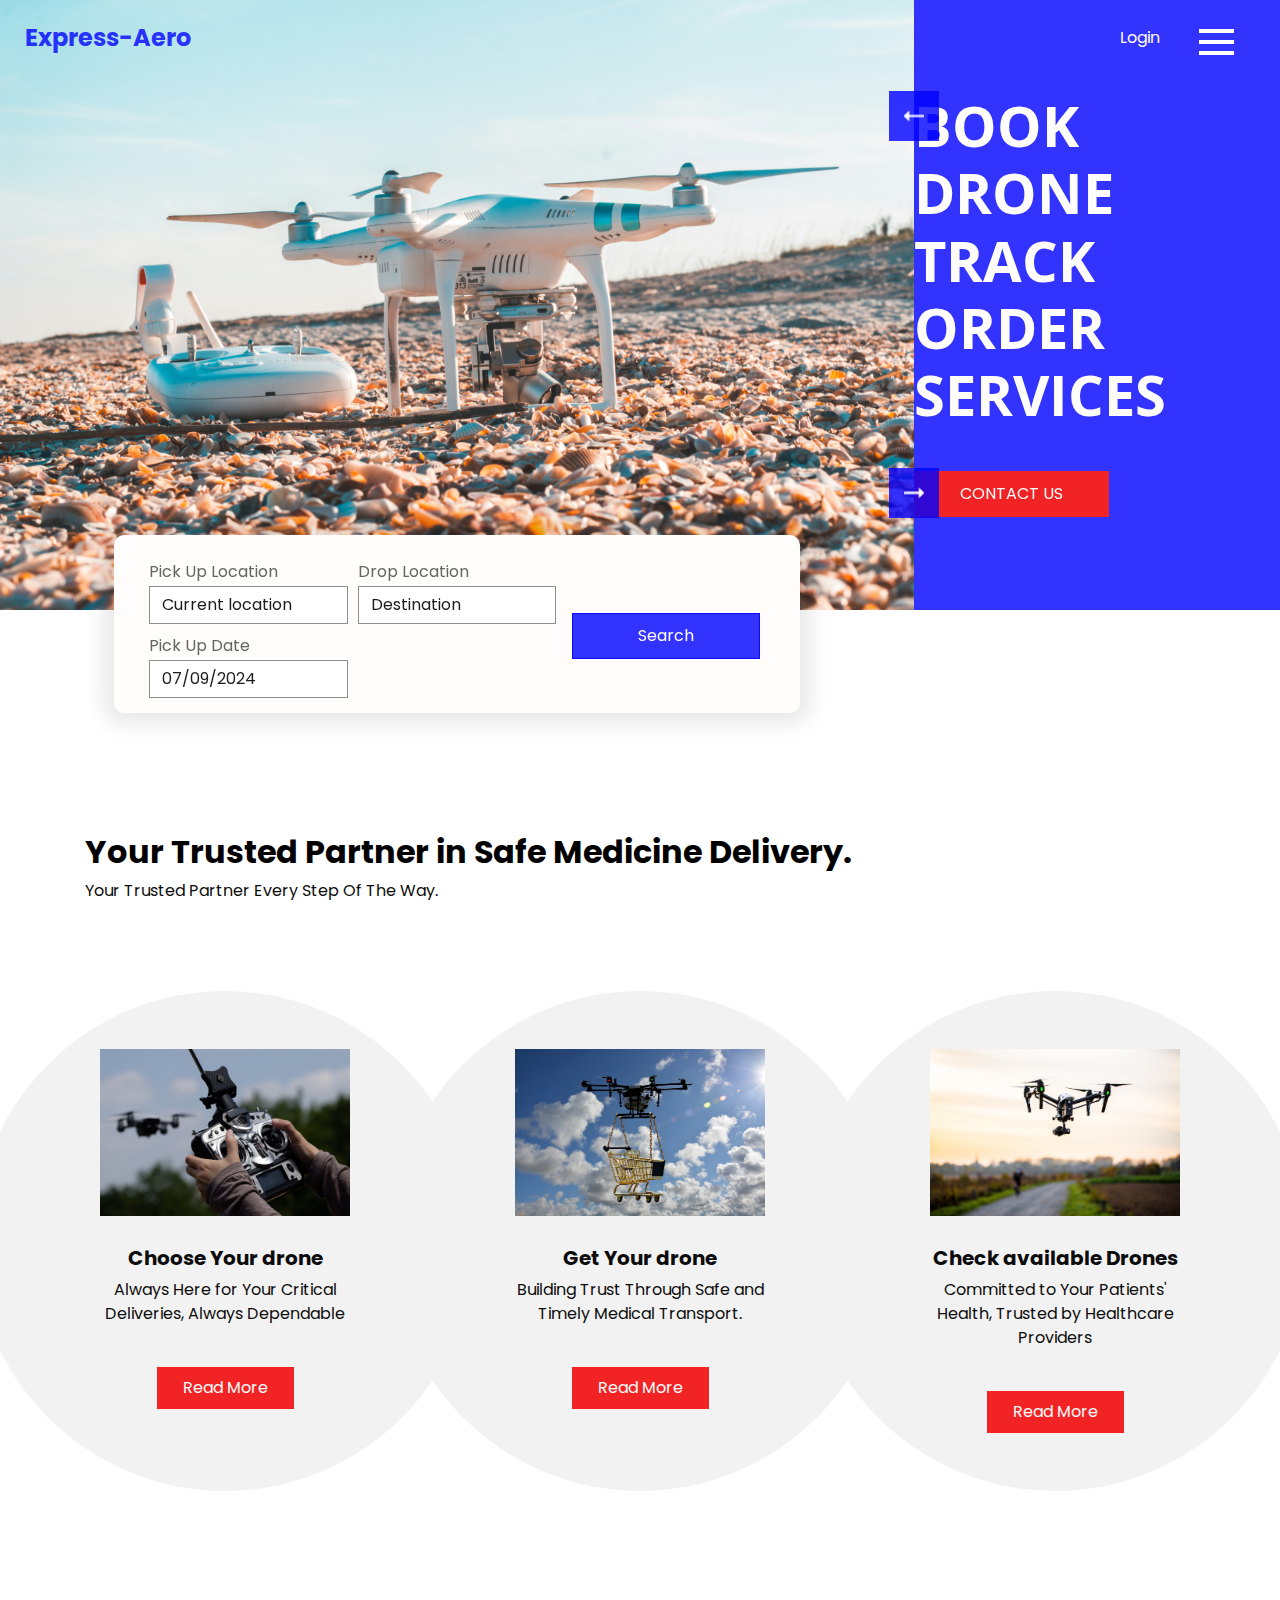
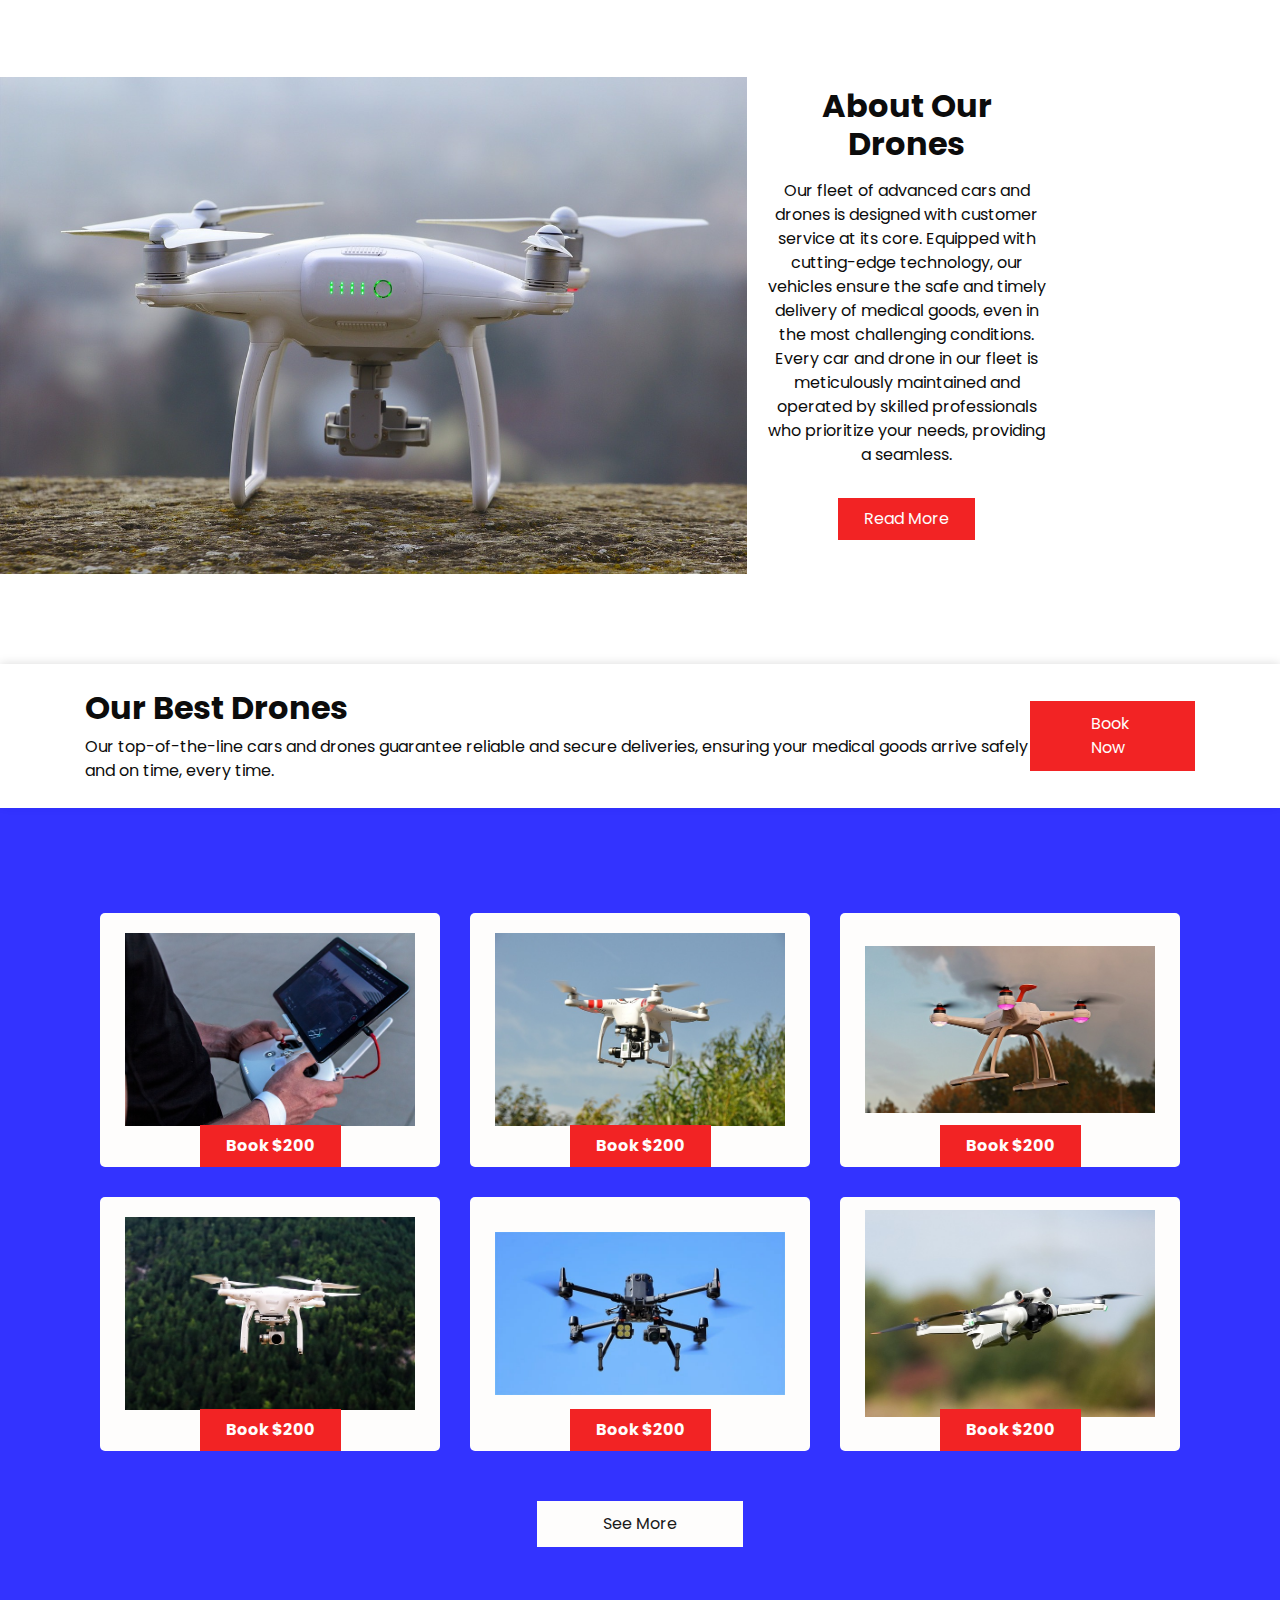
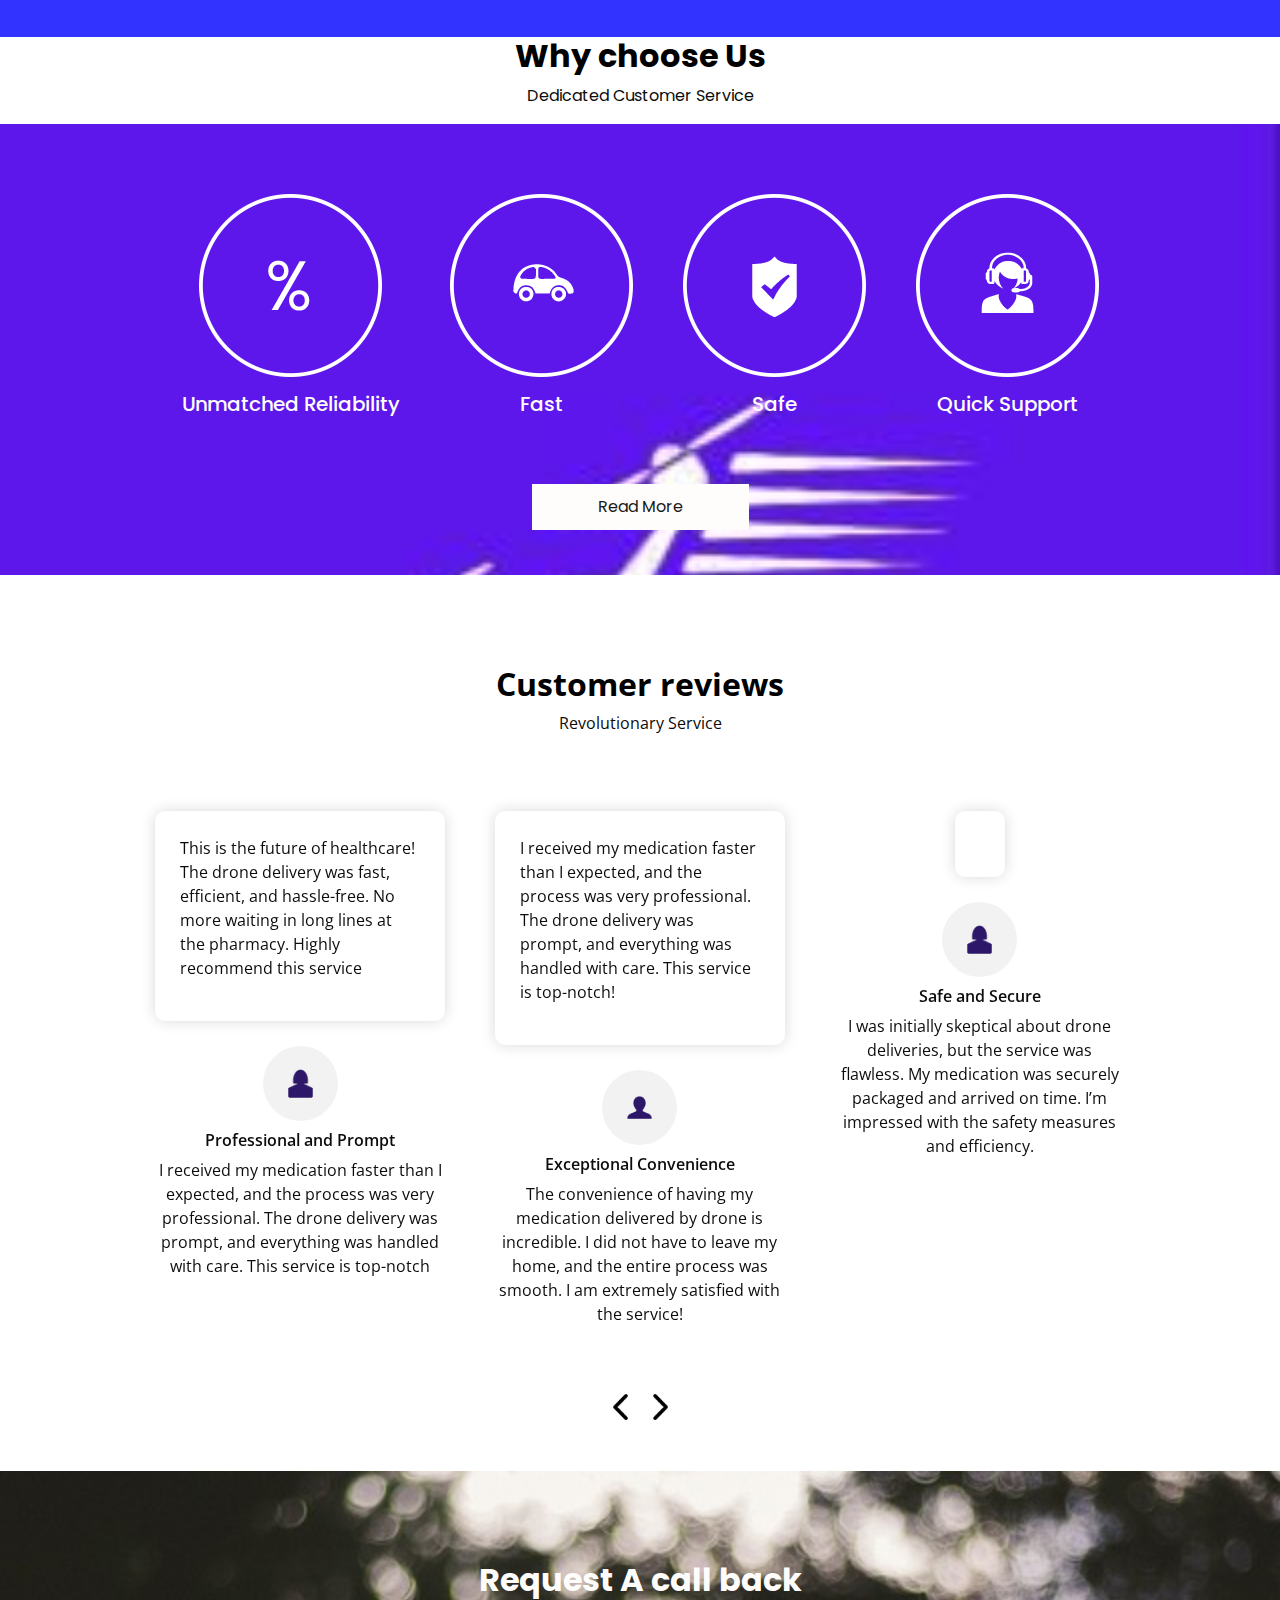
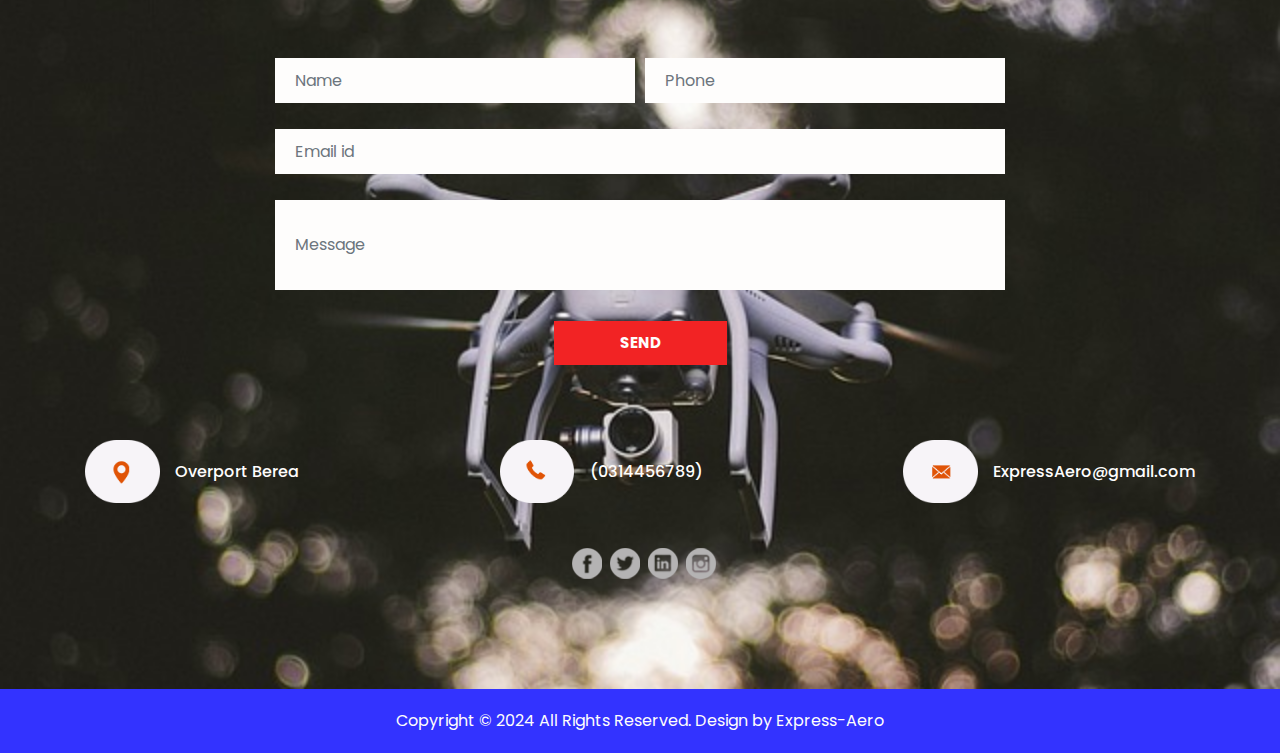
==== index.html @ 0d28bb19 "first commit" ====
<!DOCTYPE html>
<html>

<head>
  <!-- Basic -->
  <meta charset="utf-8" />
  <meta http-equiv="X-UA-Compatible" content="IE=edge" />
  <!-- Mobile Metas -->
  <meta name="viewport" content="width=device-width, initial-scale=1, shrink-to-fit=no" />
  <!-- Site Metas -->
  <meta name="keywords" content="" />
  <meta name="description" content="" />
  <meta name="author" content="" />

  <title>Express-Aero</title>

  <!-- slider stylesheet -->
  <link rel="stylesheet" type="text/css" href="https://cdnjs.cloudflare.com/ajax/libs/OwlCarousel2/2.3.4/assets/owl.carousel.min.css" />

  <!-- bootstrap core css -->
  <link rel="stylesheet" type="text/css" href="css/bootstrap.css" />

  <!-- fonts style -->
  <link href="https://fonts.googleapis.com/css?family=Open+Sans:400,700|Poppins:400,600,700&display=swap" rel="stylesheet">

  <!-- Custom styles for this template -->
  <link href="css/style.css" rel="stylesheet" />
  <!-- responsive style -->
  <link href="css/responsive.css" rel="stylesheet" />
</head>

<body>
  <div class="hero_area">
    <!-- header section strats -->
    <header class="header_section">
      <div class="container-fluid">
        <nav class="navbar navbar-expand-lg custom_nav-container">
          <a class="navbar-brand" href="index.html">
            <span>
              Express-Aero
            </span>
          </a>

          <div class="navbar-collapse" id="">
            <div class="user_option">
              <a href="">
                Login
              </a>
            </div>
            <div class="custom_menu-btn">
              <button onclick="openNav()">
                <span class="s-1"> </span>
                <span class="s-2"> </span>
                <span class="s-3"> </span>
              </button>
            </div>
            <div id="myNav" class="overlay">
              <div class="overlay-content">
                <a href="index.html">Home</a>
                <a href="about.html">About</a>
                <a href="car.html">Drones</a>
                <a href="contact.html">Contact Us</a>
                <a href="#">Login</a>
              </div>
            </div>
          </div>
        </nav>
      </div>
    </header>
    <!-- end header section -->
    <!-- slider section -->
    <section class=" slider_section position-relative">
      <div class="slider_container">
        <div class="img-box">
          <img src="images/home-img.jpg" alt="">
        </div>
        <div class="detail_container">
          <div id="carouselExampleControls" class="carousel slide" data-ride="carousel">
            <div class="carousel-inner">
              <div class="carousel-item active">
                <div class="detail-box">
                  <h1>
                    Book drone <br>
                    Track Order <br>
                    Services
                  </h1>
                  <a href="">
                    Contact Us
                  </a>
                </div>
              </div>
              <div class="carousel-item">
                <div class="detail-box">
                  <h1>
                    Book Drone <br>
                    Track Order <br>
                    Services
                  </h1>
                  <a href="">
                    Contact Us
                  </a>
                </div>
              </div>
              <div class="carousel-item">
                <div class="detail-box">
                  <h1>
                    Book Drone<br>
                    Track Order<br>
                    Services
                  </h1>
                  <a href="">
                    Contact Us
                  </a>
                </div>
              </div>
            </div>
            <a class="carousel-control-prev" href="#carouselExampleControls" role="button" data-slide="prev">
              <span class="sr-only">Previous</span>
            </a>
            <a class="carousel-control-next" href="#carouselExampleControls" role="button" data-slide="next">
              <span class="sr-only">Next</span>
            </a>
          </div>

        </div>
      </div>
    </section>
    <!-- end slider section -->
  </div>
  <!-- book section -->
  <section class="book_section">
    <div class="form_container">
      <form action="">
        <div class="form-row">
          <div class="col-lg-8">
            <div class="form-row">
              <div class="col-md-6">
                <label for="parkingName">Pick Up Location</label>
                <input type="text" class="form-control" placeholder="Current location">
              </div>
              <div class="col-md-6">
                <label for="parkingNumber">Drop Location</label>
                <input type="text" class="form-control" placeholder="Destination">
              </div>
            </div>
            <div class="form-row">
              <div class="col-md-6">
                <label for="parkingName">Pick Up Date</label>
                <input type="text" class="form-control" placeholder="07/09/2024">
              </div>
            </div>
          </div>
          <div class="col-lg-4">
            <div class="btn-container">
              <button type="submit" class="">
                Search
              </button>
            </div>
          </div>
        </div>

      </form>
    </div>
    <div class="img-box">
      <img src="" alt="">
    </div>
  </section>

  <!-- end book section -->

  <!-- drone section -->

  <section class="car_section layout_padding2-top layout_padding-bottom">
    <div class="container">
      <div class="heading_container">
        <h2>
          Your Trusted Partner in Safe Medicine Delivery.
        </h2>
        <p>
          Your Trusted Partner Every Step Of The Way.
        </p>
      </div>
      <div class="car_container">
        <div class="box">
          <div class="img-box">
            <img src="images/drone-1.jpg" alt="">
          </div>
          <div class="detail-box">
            <h5>
              Choose Your drone
            </h5>
            <p>
              Always Here for Your Critical Deliveries, Always Dependable
            </p>
            <a href="">
              Read More
            </a>
          </div>
        </div>
        <div class="box">
          <div class="img-box">
            <img src="images/drone-2.jpg" alt="">
          </div>
          <div class="detail-box">
            <h5>
              Get Your drone
            </h5>
            <p>
              Building Trust Through Safe and Timely Medical Transport.
            </p>
            <a href="">
              Read More
            </a>
          </div>
        </div>
        <div class="box">
          <div class="img-box">
            <img src="images/drone-3.jpg" alt="">
          </div>
          <div class="detail-box">
            <h5>
              Check available Drones
            </h5>
            <p>
              Committed to Your Patients' Health, Trusted by Healthcare Providers
            </p>
            <a href="">
              Read More
            </a>
          </div>
        </div>
      </div>
    </div>
  </section>

  <!-- end drone section -->

  <!-- about section -->

  <section class="about_section layout_padding-bottom">
    <div class="container-fluid">
      <div class="row">
        <div class="col-md-7 px-0">
          <div class="img-box">
         <br>   <img src="images/drone-4.jpg" alt="">
          </div>
        </div>
        <div class="col-md-4 col-lg-3">
          <div class="detail-box">
            <h2>
              About Our Drones
            </h2>
            <p>
              Our fleet of advanced cars and drones is designed with customer service at its core. Equipped with cutting-edge technology, our vehicles ensure the safe and timely delivery of medical goods,
              even in the most challenging conditions. Every car and drone in our fleet is meticulously maintained and operated by skilled professionals who prioritize your needs, providing a seamless.
            </p>
            <a href="">
              Read More
            </a>
          </div>
        </div>
      </div>
    </div>
  </section>

  <!-- end about section -->


  <!-- best section -->

  <section class="best_section">
    <div class="container">
      <div class="book_now">
        <div class="detail-box">
          <h2>
            Our Best Drones
          </h2>
          <p>
            Our top-of-the-line cars and drones guarantee reliable and secure deliveries, ensuring your medical goods arrive safely and on time, every time.
          </p>
        </div>
        <div class="btn-box">
          <a href="">
            Book Now
          </a>
        </div>
      </div>
    </div>
  </section>

  <!-- end best section -->

  <!-- book section -->

  <section class="rent_section layout_padding">
    <div class="container">
      <div class="rent_container">
        <div class="box">
          <div class="img-box">
            <img src="images/drone-5.jpg" alt="">
          </div>
          <div class="price">
            <a href="">
              Book $200
            </a>
          </div>
        </div>
        <div class="box">
          <div class="img-box">
            <img src="images/drone-6.jpg" alt="">
          </div>
          <div class="price">
            <a href="">
              Book $200
            </a>
          </div>
        </div>
        <div class="box">
          <div class="img-box">
            <img src="images/drone-7.jpg" alt="">
          </div>
          <div class="price">
            <a href="">
              Book $200
            </a>
          </div>
        </div>
        <div class="box">
          <div class="img-box">
            <img src="images/drone-8.jpg" alt="">
          </div>
          <div class="price">
            <a href="">
              Book $200
            </a>
          </div>
        </div>
        <div class="box">
          <div class="img-box">
            <img src="images/drone-9.jpg" alt="">
          </div>
          <div class="price">
            <a href="">
              Book $200
            </a>
          </div>
        </div>
        <div class="box">
          <div class="img-box">
            <img src="images/drone-10.jpg" alt="">
          </div>
          <div class="price">
            <a href="">
              Book $200
            </a>
          </div>
        </div>
      </div>
      <div class="btn-box">
        <a href="">
          See More
        </a>
      </div>
    </div>
  </section>


  <!-- end book section -->

  <!-- blog section -->

  
  <!-- end blog section -->

  <!-- us section -->

  <section class="us_section">
    <div class="container">
      <div class="heading_container">
        <h2>
          Why choose Us
        </h2>
        <p>
          Dedicated Customer Service
        </p>
      </div>
    </div>
    <div class="us_container layout_padding2">
      <div class="content_box">
        <div class="box">
          <div class="img-box">
            <img src="images/u-1.png" alt="">
          </div>
          <div class="detail-box">
            <h5>
              Unmatched Reliability
            </h5>
          </div>
        </div>
        <div class="box">
          <div class="img-box">
            <img src="images/u-2.png" alt="">
          </div>
          <div class="detail-box">
            <h5>
              Fast
            </h5>
          </div>
        </div>
        <div class="box">
          <div class="img-box">
            <img src="images/u-3.png" alt="">
          </div>
          <div class="detail-box">
            <h5>
              Safe 
            </h5>
          </div>
        </div>
        <div class="box">
          <div class="img-box">
            <img src="images/u-4.png" alt="">
          </div>
          <div class="detail-box">
            <h5>
              Quick Support
            </h5>
          </div>
        </div>
      </div>
      <div class="btn-box">
        <a href="">
          Read More
        </a>
      </div>
    </div>
  </section>

  <!-- end us section -->

  <!-- client section -->

  <section class="client_section layout_padding">
    <div class="container">
      <div class="heading_container">
        <h2>
          Customer reviews
        </h2>
        <p>
          Revolutionary Service
        </p>
      </div>
      <div class="layout_padding2-top">
        <div class="carousel-wrap ">
          <div class="owl-carousel">
            <div class="item">
              <div class="box">
                <div class="detail-box">
                  <p>
                    This is the future of healthcare! The drone delivery was fast, efficient, and hassle-free. No more waiting in long lines at the pharmacy. Highly recommend this service
                  </p>
                </div>
                <div class="client_id">
                  <div class="img-box">
                    <img src="images/client-1.png" alt="" class="img-1">
                    <img src="images/client-1-white.png" alt="" class="img-2">
                  </div>
                  <div class="name">
                    <h6>
                      Professional and Prompt
                    </h6>
                    <p>
                      I received my medication faster than I expected, and the process was very professional. The drone delivery was prompt, and everything was handled with care. This service is top-notch
                    </p>
                  </div>
                </div>
              </div>
            </div>
            <div class="item">
              <div class="box">
                <div class="detail-box">
                  <p>
                    I received my medication faster than I expected, and the process was very professional. The drone delivery was prompt, and everything was handled with care. This service is top-notch!
                  </p>
                </div>
                <div class="client_id">
                  <div class="img-box">
                    <img src="images/client-2.png" alt="" class="img-1">
                    <img src="images/client-2-white.png" alt="" class="img-2">
                  </div>
                  <div class="name">
                    <h6>
                      Exceptional Convenience
                    </h6>
                    <p>
                      The convenience of having my medication delivered by drone is incredible. I did not have to leave my home, and the entire process was smooth. I am extremely satisfied with the service!
                    </p>
                  </div>
                </div>
              </div>
            </div>
            <div class="item">
              <div class="box">
                <div class="detail-box">
                  <p>
                    
                  </p>
                </div>
                <div class="client_id">
                  <div class="img-box">
                    <img src="images/client-1.png" alt="" class="img-1">
                    <img src="images/client-1-white.png" alt="" class="img-2">
                  </div>
                  <div class="name">
                    <h6>
                      Safe and Secure
                    </h6>
                    <p>
                      I was initially skeptical about drone deliveries, but the service was flawless. My medication was securely packaged and arrived on time. I’m impressed with the safety measures and efficiency.
                    </p>
                  </div>
                </div>
              </div>
            </div>
            <div class="item">
              <div class="box">
                <div class="detail-box">
                  <p>

                  </p>
                    
                </div>
                <div class="client_id">
                  <div class="img-box">
                    <img src="images/client-1.png" alt="" class="img-1">
                    <img src="images/client-1-white.png" alt="" class="img-2">
                  </div>
                  <div class="name">
                    <h6>
                      Lifesaver in Emergencies
                    </h6>
                    <p>
                      This drone delivery service is a lifesaver! I needed urgent medication, and it was delivered within minutes. The convenience and speed are unmatched. Thank you for making healthcare more accessible!
                    </p>
                  </div>
                </div>
              </div>
            </div>
          </div>
        </div>
      </div>

    </div>
  </section>

  <!-- end client section -->

  <!-- contact section -->

  <section class="contact_section layout_padding">
    <div class="container">
      <div class="heading_container">
        <h2>
          Request A call back
        </h2>
      </div>
      <div class="row">
        <div class="col-md-8 mx-auto">
          <div class="form_container">
            <form>
              <div class="form-row">
                <div class="form-group col-md-6">
                  <input type="text" class="form-control" id="inputName4" placeholder="Name ">
                </div>
                <div class="form-group col-md-6">
                  <input type="text" class="form-control" id="inputSubject4" placeholder="Phone">
                </div>
              </div>
              <div class="form-row">
                <div class="form-group col">
                  <input type="email" class="form-control" id="inputEmail4" placeholder="Email id">
                </div>
              </div>
              <div class="form-group">
                <input type="text" class="form-control" id="inputMessage" placeholder="Message">
              </div>
              <div class="d-flex justify-content-center">
                <button type="submit" class="">Send</button>
              </div>
            </form>
          </div>
        </div>
      </div>
      <div class="contact_items">

        <a href="">
          <div class="img-box">
            <img src="images/location.png" alt="">
          </div>
          <h6>
            Overport Berea
          </h6>
        </a>
        <a href="">
          <div class="img-box">
            <img src="images/call.png" alt="">
          </div>
          <h6>          
            (0314456789)
          </h6>
        </a>
        <a href="">
          <div class="img-box">
            <img src="images/mail.png" alt="">
          </div>
          <h6>
            ExpressAero@gmail.com
          </h6>
        </a>

      </div>
      <div class="social_container">
        <div class="social-box">
          <div>
            <a href="">
              <img src="images/fb.png" alt="">
            </a>
          </div>
          <div>
            <a href="">
              <img src="images/twitter.png" alt="">
            </a>
          </div>
          <div>
            <a href="">
              <img src="images/linkedin.png" alt="">
            </a>
          </div>
          <div>
            <a href="">
              <img src="images/insta.png" alt="">
            </a>
          </div>
        </div>
      </div>
    </div>
  </section>

  <!-- end contact section -->

  <!-- map section -->

 


  <!-- end map section -->

  <!-- footer section -->
  <footer class="container-fluid footer_section">
    <p>
      Copyright &copy; 2024 All Rights Reserved. Design by
      <a href=""></a><a href="">Express-Aero</a>
    </p>
  </footer>
  <!-- footer section -->

  <script src="js/jquery-3.4.1.min.js"></script>
  <script src="js/bootstrap.js"></script>
  <script src="https://cdnjs.cloudflare.com/ajax/libs/OwlCarousel2/2.3.4/owl.carousel.min.js">
  </script>
  <script src="js/custom.js"></script>


</body>

</html>
---- css/style.css ----
body {
  font-family: "Poppins",
 sans-serif;
  color: #0c0c0c;
  background-color: #ffffff;
}

.layout_padding {
  padding-top: 90px;
  padding-bottom: 90px;
}

.layout_padding2 {
  padding-top: 45px;
  padding-bottom: 45px;
}

.layout_padding2-top {
  padding-top: 45px;
}

.layout_padding2-bottom {
  padding-bottom: 45px;
}

.layout_padding-top {
  padding-top: 90px;
}

.layout_padding-bottom {
  padding-bottom: 90px;
}

.heading_container {
  display: -webkit-box;
  display: -ms-flexbox;
  display: flex;
  -webkit-box-orient: vertical;
  -webkit-box-direction: normal;
      -ms-flex-direction: column;
          flex-direction: column;
  -webkit-box-align: start;
      -ms-flex-align: start;
          align-items: flex-start;
}

.heading_container h2 {
  font-weight: bold;
  color: #000000;
  position: relative;
}

/*header section*/
.hero_area {
  position: relative;
}

.sub_page .header_section {
  position: unset;
  background: -webkit-gradient(linear, left top, right top, color-stop(75%, transparent), color-stop(75%, #0000ffcc));
  background: linear-gradient(to right, transparent 75%, #0000ffcc 75%);
}

.header_section {
  position: absolute;
  width: 100%;
  top: 0;
  left: 0;
}

.header_section .container-fluid {
  padding-right: 25px;
  padding-left: 25px;
}

.header_section .nav_container {
  margin: 0 auto;
}

.custom_nav-container.navbar-expand-lg .navbar-nav .nav-link img {
  width: 22px;
  margin-right: 15px;
}

.custom_nav-container.navbar-expand-lg .navbar-nav .nav-link {
  padding: 0px 25px;
  color: #fefeff;
  text-align: center;
  font-family: "Roboto",
 sans-serif;
}

.custom_menu-btn {
  z-index: 9;
  position: absolute;
  right: 15px;
  top: 14px;
}

.custom_menu-btn button {
  margin-top: 7px;
  outline: none;
  border: none;
  background-color: transparent;
}

.custom_menu-btn span {
  display: block;
  width: 35px;
  height: 4px;
  background-color: #fff;
  margin: 7px 0;
  -webkit-transition: all 0.3s;
  transition: all 0.3s;
}

.custom_menu-btn .custom_menu-btn .s-2 {
  -webkit-transition: all 0.1s;
  transition: all 0.1s;
}

.menu_btn-style button {
  position: fixed;
  right: 29px;
  top: 14px;
}

.menu_btn-style button .s-1 {
  -webkit-transform: rotate(45deg) translateY(16px);
          transform: rotate(45deg) translateY(16px);
}

.menu_btn-style button .s-2 {
  -webkit-transform: translateX(100px);
          transform: translateX(100px);
}

.menu_btn-style button .s-3 {
  -webkit-transform: rotate(-45deg) translateY(-16px);
          transform: rotate(-45deg) translateY(-16px);
}

.overlay {
  height: 100%;
  width: 0;
  position: fixed;
  z-index: 1;
  top: 0;
  left: 0;
  background-color: #0000ffcc;
  overflow-x: hidden;
  -webkit-transition: 0.5s;
  transition: 0.5s;
}

.overlay .closebtn {
  position: absolute;
  top: 0;
  right: 30px;
  font-size: 60px;
}

.overlay a {
  padding: 2px 0px;
  text-decoration: none;
  font-size: 22px;
  color: #f1f1f1;
  display: block;
  -webkit-transition: 0.3s;
  transition: 0.3s;
  text-transform: uppercase;
}

.overlay-content {
  position: relative;
  top: 25%;
  width: 100%;
  text-align: center;
  margin-top: 30px;
}

.menu_width {
  width: 100%;
}

a,
a:hover,
a:focus {
  text-decoration: none;
}

a:hover,
a:focus {
  color: initial;
}

.btn,
.btn:focus {
  outline: none !important;
  -webkit-box-shadow: none;
          box-shadow: none;
}

.custom_nav-container .nav_search-btn {
  background-image: url(../images/search-icon.png);
  background-size: 18px;
  background-repeat: no-repeat;
  width: 35px;
  height: 35px;
  padding: 0;
  border: none;
  margin: 0 40px 0 15px;
  background-position: center;
}

.navbar-brand {
  display: -webkit-box;
  display: -ms-flexbox;
  display: flex;
  -webkit-box-align: center;
      -ms-flex-align: center;
          align-items: center;
}

.navbar-brand span {
  font-size: 24px;
  font-weight: 700;
  color: #0000ffcc;
}

.custom_nav-container {
  z-index: 99999;
  padding: 15px 0;
}

.custom_nav-container .navbar-toggler {
  outline: none;
}

.custom_nav-container .navbar-toggler .navbar-toggler-icon {
  background-image: url(../images/menu.png);
  background-size: 55px;
}

.user_option {
  margin-left: auto;
  margin-right: 95px;
}

.user_option a {
  color: #fefdfc;
  font-size: 16px;
}

/*end header section*/
.slider_section .carousel {
  position: unset;
}

.slider_section .slider_container {
  display: -webkit-box;
  display: -ms-flexbox;
  display: flex;
}

.slider_section .slider_container .img-box {
  -webkit-box-flex: 2.5;
      -ms-flex: 2.5;
          flex: 2.5;
}

.slider_section .slider_container .img-box img {
  width: 100%;
}

.slider_section .slider_container .detail_container {
  position: relative;
  -webkit-box-flex: 1;
      -ms-flex: 1;
          flex: 1;
  background-color: #0000ffcc;
  display: -webkit-box;
  display: -ms-flexbox;
  display: flex;
  -webkit-box-align: center;
      -ms-flex-align: center;
          align-items: center;
  -webkit-box-pack: center;
      -ms-flex-pack: center;
          justify-content: center;
}

.slider_section .slider_container .detail_container #carouselExampleControls {
  width: 100%;
}

.slider_section .slider_container .detail_container .detail-box {
  width: -webkit-fit-content;
  width: -moz-fit-content;
  width: fit-content;
  margin: auto;
}

.slider_section .slider_container .detail_container .detail-box h1 {
  font-family: "Open Sans",
 sans-serif;
  text-transform: uppercase;
  font-weight: bold;
  color: #fefdfc;
  font-size: 3.5rem;
}

.slider_section .slider_container .detail_container .detail-box a {
  display: inline-block;
  padding: 10px 45px;
  background-color: #f22324;
  color: #fefdfc;
  border-radius: 0;
  border: 1px solid #f22324;
  text-transform: uppercase;
  margin-top: 35px;
}

.slider_section .slider_container .detail_container .detail-box a:hover {
  background-color: transparent;
  color: #f22324;
}

.slider_section .carousel-control-prev,
.slider_section .carousel-control-next {
  width: 50px;
  height: 50px;
  left: 0;
  opacity: 1;
  -webkit-transform: translateX(-50%);
          transform: translateX(-50%);
  background-repeat: no-repeat;
  background-color: #0000ffcc;
  background-size: 20px;
  background-position: center;
}

.slider_section .carousel-control-prev {
  top: 15%;
  background-image: url(../images/prev.png);
}

.slider_section .carousel-control-next {
  top: initial;
  bottom: 15%;
  background-image: url(../images/next.png);
}

.book_section {
  display: -webkit-box;
  display: -ms-flexbox;
  display: flex;
  -webkit-transform: translateY(-75px);
          transform: translateY(-75px);
}

.book_section .form_container {
  -webkit-box-flex: 2.5;
      -ms-flex: 2.5;
          flex: 2.5;
  display: -webkit-box;
  display: -ms-flexbox;
  display: flex;
  -webkit-box-pack: center;
      -ms-flex-pack: center;
          justify-content: center;
}

.book_section .img-box {
  -webkit-box-flex: 1;
      -ms-flex: 1;
          flex: 1;
  margin-top: 45px;
}

.book_section .img-box img {
  width: 100%;
}

.book_section form {
  width: 75%;
  padding: 15px 35px;
  background-color: #fefdfc;
  -webkit-box-shadow: 0px 0px 20px 11px rgba(0, 0, 0, 0.09);
  box-shadow: 0px 0px 20px 11px rgba(0, 0, 0, 0.09);
  border-radius: 10px;
}

.book_section form label {
  color: #656565;
  margin-bottom: 2px;
  margin-top: 10px;
}

.book_section form .form-control {
  outline: none;
  -webkit-box-shadow: none;
          box-shadow: none;
  border-radius: 0;
  border: 1px solid #8e8e8e;
  color: #000000;
}

.book_section form .form-control::-webkit-input-placeholder {
  color: #1d1c1c;
}

.book_section form .form-control:-ms-input-placeholder {
  color: #1d1c1c;
}

.book_section form .form-control::-ms-input-placeholder {
  color: #1d1c1c;
}

.book_section form .form-control::placeholder {
  color: #1d1c1c;
}

.book_section form .btn-container {
  height: 100%;
  display: -webkit-box;
  display: -ms-flexbox;
  display: flex;
  -webkit-box-pack: center;
      -ms-flex-pack: center;
          justify-content: center;
  -webkit-box-align: center;
      -ms-flex-align: center;
          align-items: center;
}

.book_section form .btn-container button {
  display: inline-block;
  padding: 10px 65px;
  background-color: #0000ffcc;
  color: #fefdfc;
  border-radius: 0;
  border: 1px solid #0000ffcc;
  margin-top: 25px;
}

.book_section form .btn-container button:hover {
  background-color: transparent;
  color: #0000ffcc;
}

.book_section form .btn-container button:hover {
  color: #0000ffcc;
}

.car_section .car_container {
  display: -webkit-box;
  display: -ms-flexbox;
  display: flex;
  -webkit-box-pack: justify;
      -ms-flex-pack: justify;
          justify-content: space-between;
  -ms-flex-wrap: wrap;
      flex-wrap: wrap;
  padding: 75px 0;
}

.car_section .car_container .box {
  min-width: 250px;
  max-width: 250px;
  margin: 55px 15px;
  display: -webkit-box;
  display: -ms-flexbox;
  display: flex;
  -webkit-box-orient: vertical;
  -webkit-box-direction: normal;
      -ms-flex-direction: column;
          flex-direction: column;
  -webkit-box-align: center;
      -ms-flex-align: center;
          align-items: center;
  text-align: center;
  position: relative;
}

.car_section .car_container .box .img-box {
  display: -webkit-box;
  display: -ms-flexbox;
  display: flex;
  -webkit-box-pack: center;
      -ms-flex-pack: center;
          justify-content: center;
  padding-bottom: 15px;
  width: 100%;
}

.car_section .car_container .box .img-box img {
  max-width: 100%;
}

.car_section .car_container .box .detail-box {
  margin-top: 15px;
}

.car_section .car_container .box .detail-box h5 {
  font-weight: bold;
}

.car_section .car_container .box .detail-box a {
  display: inline-block;
  padding: 8px 25px;
  background-color: #f22324;
  color: #fefdfc;
  border-radius: #000000;
  border: 1px solid #f22324;
  margin-top: 25px;
}

.car_section .car_container .box .detail-box a:hover {
  background-color: transparent;
  color: #f22324;
}

.car_section .car_container .box::before {
  content: "";
  position: absolute;
  top: 50%;
  left: 50%;
  width: 250px;
  height: 250px;
  -webkit-transform: translate(-50%, -50%) scale(2);
          transform: translate(-50%, -50%) scale(2);
  border-radius: 100%;
  background-color: #f2f2f2;
  z-index: -1;
}

.about_section .row {
  -webkit-box-align: center;
      -ms-flex-align: center;
          align-items: center;
}

.about_section .img-box img {
  width: 100%;
}

.about_section .detail-box {
  text-align: center;
}

.about_section .detail-box h2 {
  font-weight: bold;
}

.about_section .detail-box p {
  margin-top: 15px;
}

.about_section .detail-box a {
  display: inline-block;
  padding: 8px 25px;
  background-color: #f22324;
  color: #fefdfc;
  border-radius: #000000;
  border: 1px solid #f22324;
  margin-top: 15px;
}

.about_section .detail-box a:hover {
  background-color: transparent;
  color: #f22324;
}

.best_section {
  -webkit-box-shadow: 0 0 10px 0 rgba(0, 0, 0, 0.15);
          box-shadow: 0 0 10px 0 rgba(0, 0, 0, 0.15);
  padding: 25px 0;
}

.best_section .book_now {
  display: -webkit-box;
  display: -ms-flexbox;
  display: flex;
  -webkit-box-pack: justify;
      -ms-flex-pack: justify;
          justify-content: space-between;
  -webkit-box-align: center;
      -ms-flex-align: center;
          align-items: center;
}

.best_section .book_now .detail-box h2 {
  font-weight: bold;
}

.best_section .book_now .detail-box p {
  margin: 0;
}

.best_section .book_now .btn-box a {
  display: inline-block;
  padding: 10px 60px;
  background-color: #f22324;
  color: #fefdfc;
  border-radius: #000000;
  border: 1px solid #f22324;
}

.best_section .book_now .btn-box a:hover {
  background-color: transparent;
  color: #f22324;
}

.rent_section {
  background-color: #0000ffcc;
}

.rent_section .heading_container h2 {
  color: #6f6e6e;
  margin-bottom: 35px;
}

.rent_section .heading_container h2::first-letter {
  color: #000000;
}

.rent_section .heading_container h2 span {
  color: #2e303c;
}

.rent_section .rent_container {
  display: -webkit-box;
  display: -ms-flexbox;
  display: flex;
  -ms-flex-wrap: wrap;
      flex-wrap: wrap;
  -webkit-box-pack: center;
      -ms-flex-pack: center;
          justify-content: center;
}

.rent_section .rent_container .box {
  width: 340px;
  margin: 15px;
  background-color: #fefdfc;
  display: -webkit-box;
  display: -ms-flexbox;
  display: flex;
  -webkit-box-orient: vertical;
  -webkit-box-direction: normal;
      -ms-flex-direction: column;
          flex-direction: column;
  -webkit-box-align: center;
      -ms-flex-align: center;
          align-items: center;
  text-align: center;
  padding: 20px 25px;
  padding-bottom: 0;
  border-radius: 5px;
}

.rent_section .rent_container .box .img-box {
  margin: 50px 0;
  height: 92px;
  display: -webkit-box;
  display: -ms-flexbox;
  display: flex;
  -webkit-box-pack: center;
      -ms-flex-pack: center;
          justify-content: center;
  -webkit-box-align: center;
      -ms-flex-align: center;
          align-items: center;
}

.rent_section .rent_container .box .img-box img {
  max-width: 100%;
}

.rent_section .rent_container .box .price a {
  display: inline-block;
  padding: 8px 25px;
  background-color: #f22324;
  color: #fefdfc;
  border-radius: #000000;
  border: 1px solid #f22324;
  font-weight: bold;
}

.rent_section .rent_container .box .price a:hover {
  background-color: transparent;
  color: #f22324;
}

.rent_section .btn-box {
  display: -webkit-box;
  display: -ms-flexbox;
  display: flex;
  -webkit-box-pack: center;
      -ms-flex-pack: center;
          justify-content: center;
}

.rent_section .btn-box a {
  display: inline-block;
  padding: 10px 65px;
  background-color: #fefdfc;
  color: #1a1919;
  border-radius: 0;
  border: 1px solid #fefdfc;
  margin-top: 35px;
}

.rent_section .btn-box a:hover {
  background-color: transparent;
  color: #fefdfc;
}

.blog_section .blog_container {
  width: 90%;
  margin: auto;
}

.blog_section .blog_container .date-box {
  padding: 15px 25px;
  color: #252525;
  position: relative;
  z-index: 2;
  text-align: center;
}

.blog_section .blog_container .date-box h6 {
  margin: 0;
}

.blog_section .blog_container .box {
  margin: 45px 20px;
  display: -webkit-box;
  display: -ms-flexbox;
  display: flex;
  -webkit-box-orient: vertical;
  -webkit-box-direction: normal;
      -ms-flex-direction: column;
          flex-direction: column;
  -webkit-box-align: center;
      -ms-flex-align: center;
          align-items: center;
  -webkit-box-shadow: 0 0 20px 0 rgba(0, 0, 0, 0.15);
          box-shadow: 0 0 20px 0 rgba(0, 0, 0, 0.15);
}

.blog_section .blog_container .box .img-box {
  width: 100%;
}

.blog_section .blog_container .box .img-box img {
  width: 100%;
}

.blog_section .blog_container .box .detail-box {
  padding: 15px;
}

.blog_section .blog_container .box .detail-box h5 {
  font-weight: bold;
}

.blog_section .blog_container .box .detail-box p {
  margin: 0;
}

.blog_section .owl-carousel .owl-nav .owl-prev,
.blog_section .owl-carousel .owl-nav .owl-next {
  width: 50px;
  height: 50px;
  background-size: 15px;
  background-position: center;
  background-repeat: no-repeat;
  position: absolute;
  top: -115px;
  outline: none;
}

.blog_section .owl-carousel .owl-nav .owl-prev {
  left: calc(95% - 45px);
  background-image: url(../images/left-angle.png);
}

.blog_section .owl-carousel .owl-nav .owl-prev:hover {
  background-image: url(../images/left-angle-grey.png);
}

.blog_section .owl-carousel .owl-nav .owl-next {
  right: calc(5% - 45px);
  background-image: url(../images/right-angle.png);
}

.blog_section .owl-carousel .owl-nav .owl-next:hover {
  background-image: url(../images/right-angle-grey.png);
}

.us_section .heading_container {
  -webkit-box-align: center;
      -ms-flex-align: center;
          align-items: center;
  text-align: center;
}

.us_section .us_container {
  background-image: url(../images/why-choose-us-2.jpg);
  background-size: cover;
}

.us_section .us_container .content_box {
  display: -webkit-box;
  display: -ms-flexbox;
  display: flex;
  -ms-flex-wrap: wrap;
      flex-wrap: wrap;
  -webkit-box-pack: center;
      -ms-flex-pack: center;
          justify-content: center;
}

.us_section .us_container .content_box .box {
  display: -webkit-box;
  display: -ms-flexbox;
  display: flex;
  -webkit-box-orient: vertical;
  -webkit-box-direction: normal;
      -ms-flex-direction: column;
          flex-direction: column;
  -webkit-box-align: center;
      -ms-flex-align: center;
          align-items: center;
  text-align: center;
  margin: 25px;
}

.us_section .us_container .content_box .box .img-box img {
  max-width: 100%;
}

.us_section .us_container .content_box .box .detail-box {
  margin-top: 15px;
}

.us_section .us_container .content_box .box .detail-box h5 {
  color: #fefdfc;
}

.us_section .us_container .btn-box {
  display: -webkit-box;
  display: -ms-flexbox;
  display: flex;
  -webkit-box-pack: center;
      -ms-flex-pack: center;
          justify-content: center;
}

.us_section .us_container .btn-box a {
  display: inline-block;
  padding: 10px 65px;
  background-color: #fefdfc;
  color: #1a1919;
  border-radius: 0;
  border: 1px solid #fefdfc;
  margin-top: 35px;
}

.us_section .us_container .btn-box a:hover {
  background-color: transparent;
  color: #fefdfc;
}

.client_section {
  font-family: "Open Sans",
 sans-serif;
}

.client_section .heading_container {
  -webkit-box-align: center;
      -ms-flex-align: center;
          align-items: center;
  text-align: center;
}

.client_section .box {
  display: -webkit-box;
  display: -ms-flexbox;
  display: flex;
  -webkit-box-orient: vertical;
  -webkit-box-direction: normal;
      -ms-flex-direction: column;
          flex-direction: column;
  -webkit-box-align: center;
      -ms-flex-align: center;
          align-items: center;
  margin: 15px;
}

.client_section .box .detail-box {
  -webkit-box-shadow: 0 0 15px 0 rgba(0, 0, 0, 0.15);
          box-shadow: 0 0 15px 0 rgba(0, 0, 0, 0.15);
  border-radius: 10px;
  padding: 25px;
  margin-bottom: 25px;
}

.client_section .box .client_id {
  display: -webkit-box;
  display: -ms-flexbox;
  display: flex;
  -webkit-box-orient: vertical;
  -webkit-box-direction: normal;
      -ms-flex-direction: column;
          flex-direction: column;
  -webkit-box-align: center;
      -ms-flex-align: center;
          align-items: center;
  text-align: center;
}

.client_section .box .client_id .img-box {
  position: relative;
  display: -webkit-box;
  display: -ms-flexbox;
  display: flex;
  -webkit-box-pack: center;
      -ms-flex-pack: center;
          justify-content: center;
  -webkit-box-align: center;
      -ms-flex-align: center;
          align-items: center;
  width: 75px;
  height: 75px;
  border-radius: 100%;
  background-color: #f2f2f2;
}

.client_section .box .client_id .img-box img {
  width: 25px;
}

.client_section .box .client_id .img-box .img-2 {
  display: none;
}

.client_section .box .client_id .name {
  margin-top: 10px;
}

.client_section .box .client_id .name h6 {
  font-weight: 600;
}

.client_section .box:hover .client_id .img-box {
  background-color: #0000ffcc;
}

.client_section .box:hover .client_id .img-box .img-1 {
  display: none;
}

.client_section .box:hover .client_id .img-box .img-2 {
  display: inline-block;
}

.client_section .carousel-wrap {
  margin: 0 auto;
  padding: 0 5%;
  position: relative;
}

.client_section .owl-carousel .owl-nav .owl-prev,
.client_section .owl-carousel .owl-nav .owl-next {
  width: 50px;
  height: 50px;
  background-size: 15px;
  background-position: center;
  background-repeat: no-repeat;
  position: absolute;
  top: 100%;
  outline: none;
}

.client_section .owl-carousel .owl-nav .owl-prev {
  left: calc(50% - 45px);
  background-image: url(../images/left-angle.png);
}

.client_section .owl-carousel .owl-nav .owl-prev:hover {
  background-image: url(../images/left-angle-grey.png);
}

.client_section .owl-carousel .owl-nav .owl-next {
  right: calc(50% - 45px);
  background-image: url(../images/right-angle.png);
}

.client_section .owl-carousel .owl-nav .owl-next:hover {
  background-image: url(../images/right-angle-grey.png);
}

.contact_section {
  background-image: url(../images/m-contact2.jpg);
  background-size: cover;
  color: #fefdfc;
}

.contact_section .heading_container {
  -webkit-box-align: center;
      -ms-flex-align: center;
          align-items: center;
  text-align: center;
  margin-bottom: 45px;
}

.contact_section .heading_container h2 {
  color: #fefdfc;
}

.contact_section .form_container form .form-control {
  border: none;
  background-color: #fefdfc;
  outline: none;
  -webkit-box-shadow: none;
          box-shadow: none;
  padding-left: 20px;
  height: 45px;
  margin: 5px 0;
  border-radius: 0;
}

.contact_section .form_container form #inputMessage {
  height: 90px;
}

.contact_section .form_container form button {
  display: inline-block;
  padding: 10px 65px;
  background-color: #f22324;
  color: #fefdfc;
  border-radius: 0;
  border: 1px solid #f22324;
  text-transform: uppercase;
  -webkit-box-shadow: none;
          box-shadow: none;
  outline: none;
  margin-top: 15px;
  font-size: 15px;
  font-weight: bold;
}

.contact_section .form_container form button:hover {
  background-color: transparent;
  color: #f22324;
}

.contact_section .contact_items {
  margin-top: 75px;
  display: -webkit-box;
  display: -ms-flexbox;
  display: flex;
  -webkit-box-pack: justify;
      -ms-flex-pack: justify;
          justify-content: space-between;
}

.contact_section .contact_items a {
  display: -webkit-box;
  display: -ms-flexbox;
  display: flex;
  -webkit-box-align: center;
      -ms-flex-align: center;
          align-items: center;
}

.contact_section .contact_items a .img-box {
  width: 75px;
  min-width: 75px;
  margin-right: 15px;
}

.contact_section .contact_items a .img-box img {
  max-width: 100%;
}

.contact_section .contact_items a h6 {
  color: #fefdfc;
  margin: 0;
}

.contact_section .social_container {
  margin-top: 45px;
}

.contact_section .social_container .social-box {
  display: -webkit-box;
  display: -ms-flexbox;
  display: flex;
  -webkit-box-pack: center;
      -ms-flex-pack: center;
          justify-content: center;
  margin: 0 auto 20px auto;
}

.contact_section .social_container .social-box img {
  width: 30px;
  margin-left: 8px;
}

.map_section {
  height: 400px;
}

.map_section .map_container {
  height: 100%;
}

.map_section .map_container .map-responsive {
  height: 100%;
}

/* footer section*/
.footer_section {
  background-color: #0000ffcc;;
  padding: 20px;
}

.footer_section p {
  margin: 0;
  text-align: center;
  color: #fefdfc;
}

.footer_section a {
  color: #fefdfc;
}
/*# sourceMappingURL=style.css.map */
---- css/responsive.css ----
@media (max-width: 1120px) {
    .slider_section .slider_container .detail_container .detail-box h1 {
        font-size: 3rem;
    }
}

@media (max-width: 992px) {
    .slider_section .slider_container {
        flex-direction: column;
    }

    .custom_menu-btn span {
        background-color: #000000;
    }

    .sub_page .header_section {
        background: none;
    }

    .custom_menu-btn.menu_btn-style button span {
        background-color: #ffffff;
    }

    .user_option a {
        display: none;
    }

    .slider_section .slider_container .detail_container .detail-box {
        width: auto;
        text-align: center;
        margin: 45px auto 125px auto;
    }

    .slider_section .carousel-control-prev,
    .slider_section .carousel-control-next {
        top: -25px;
        transform: none;
    }

    .slider_section .carousel-control-prev {
        left: 25px;
    }

    .slider_section .carousel-control-next {
        left: initial;
        right: 25px;
    }

    .book_section form {
        width: 90%;
    }

    .car_section .car_container {
        justify-content: center;
    }

    .rent_section .rent_container .box {
        width: 300px;
    }

    .contact_section .contact_items {
        flex-wrap: wrap;
        width: min-content;
        margin-left: auto;
        margin-right: auto;
    }

    .contact_section .contact_items a {
        margin: 25px;
    }
}

@media (max-width: 768px) {
    .best_section .book_now {
        flex-direction: column;
        text-align: center;
    }

    .best_section .book_now .detail-box {
        margin-bottom: 25px;
    }

    .blog_section .owl-carousel .owl-nav .owl-prev,
    .blog_section .owl-carousel .owl-nav .owl-next {
        top: -40px;
    }

    .blog_section .owl-carousel .owl-nav .owl-prev {

        left: calc(50% - 45px);
    }

    .blog_section .owl-carousel .owl-nav .owl-next {

        right: calc(50% - 45px);
    }
}

@media (max-width: 576px) {
    .book_section .img-box {
        display: none;
    }

    .blog_section .blog_container {
        width: 100%;
    }

    .slider_section .carousel-control-prev,
    .slider_section .carousel-control-next {
        display: none;
    }


    @media (max-width: 480px) {
        .car_section .car_container .box::before {
            border-radius: 0;
        }

        .blog_section .blog_container {
            width: 100%;
        }
    }

    @media (max-width: 400px) {}

    @media (max-width: 376px) {
        .slider_section .slider_container .detail_container .detail-box h1 {
            font-size: 2.5rem;
        }
    }

    @media (min-width: 1200px) {
        .container {
            max-width: 1170px;
        }

    }
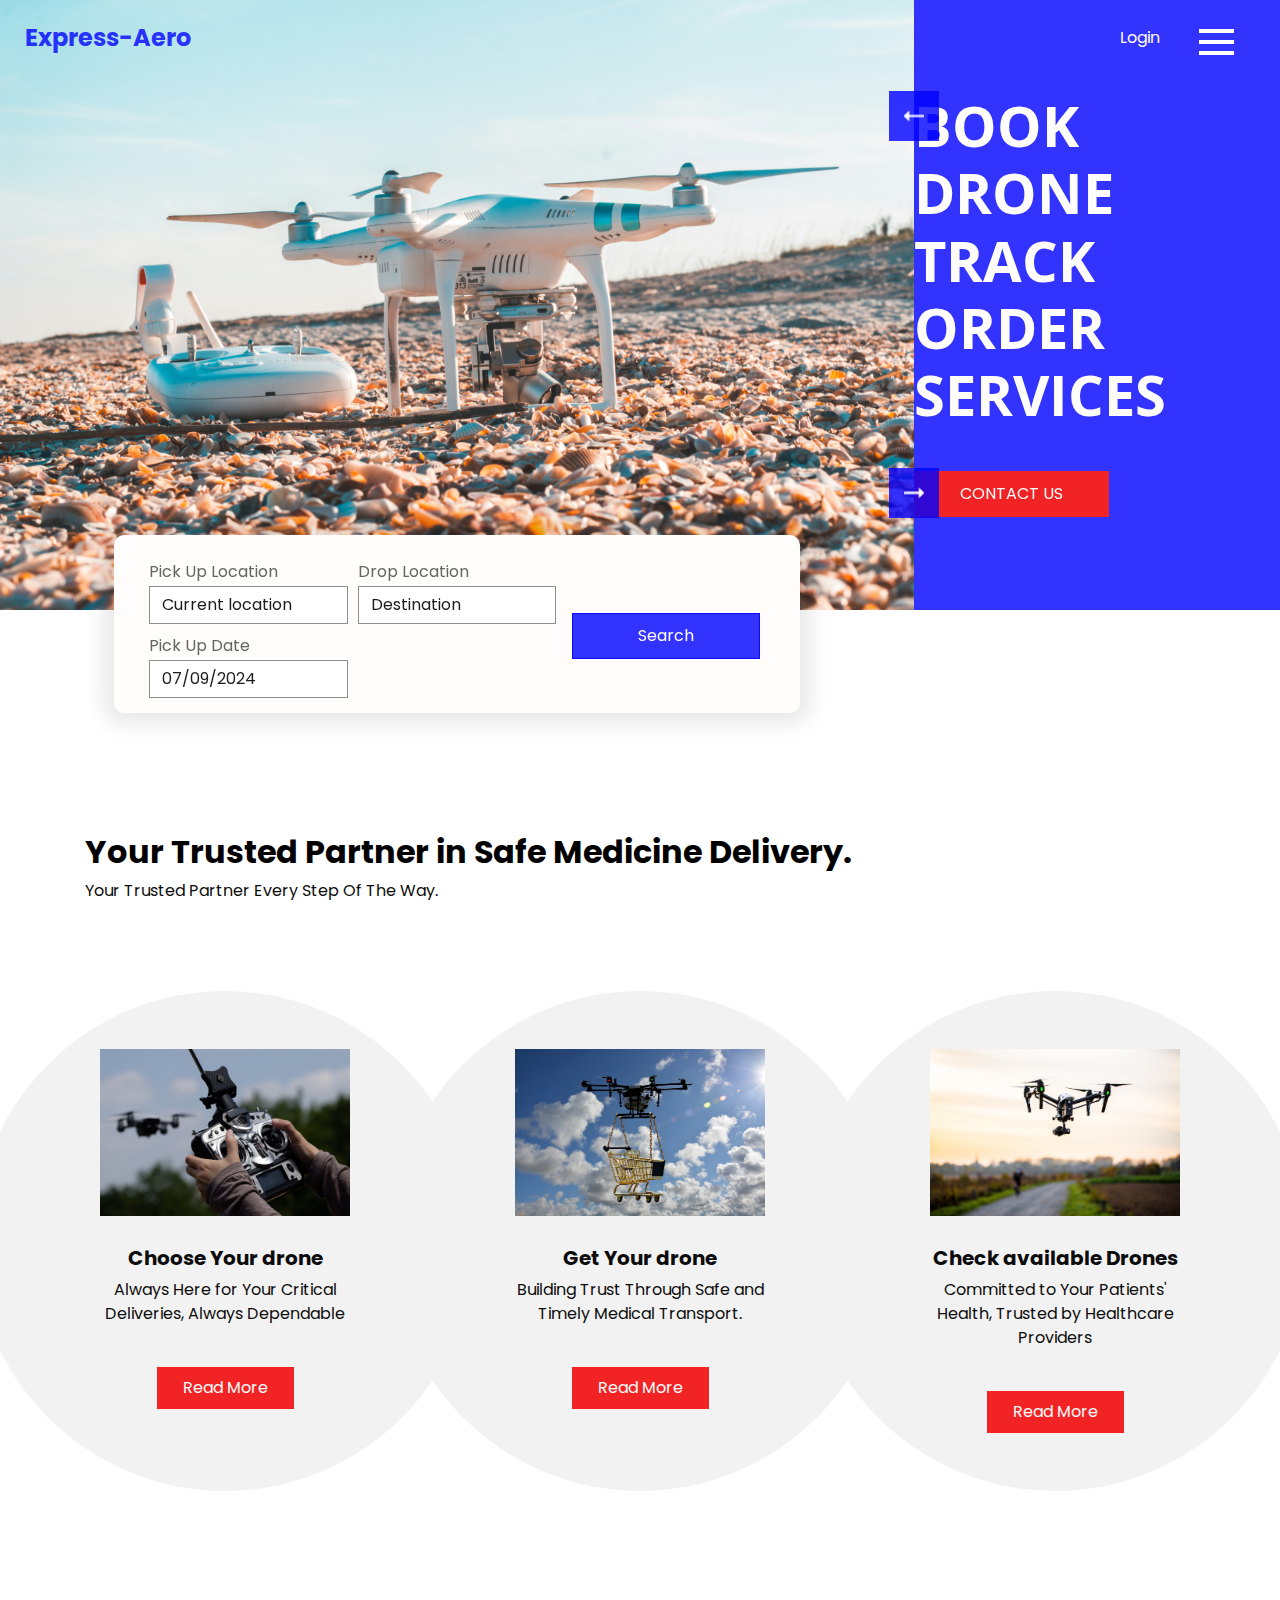
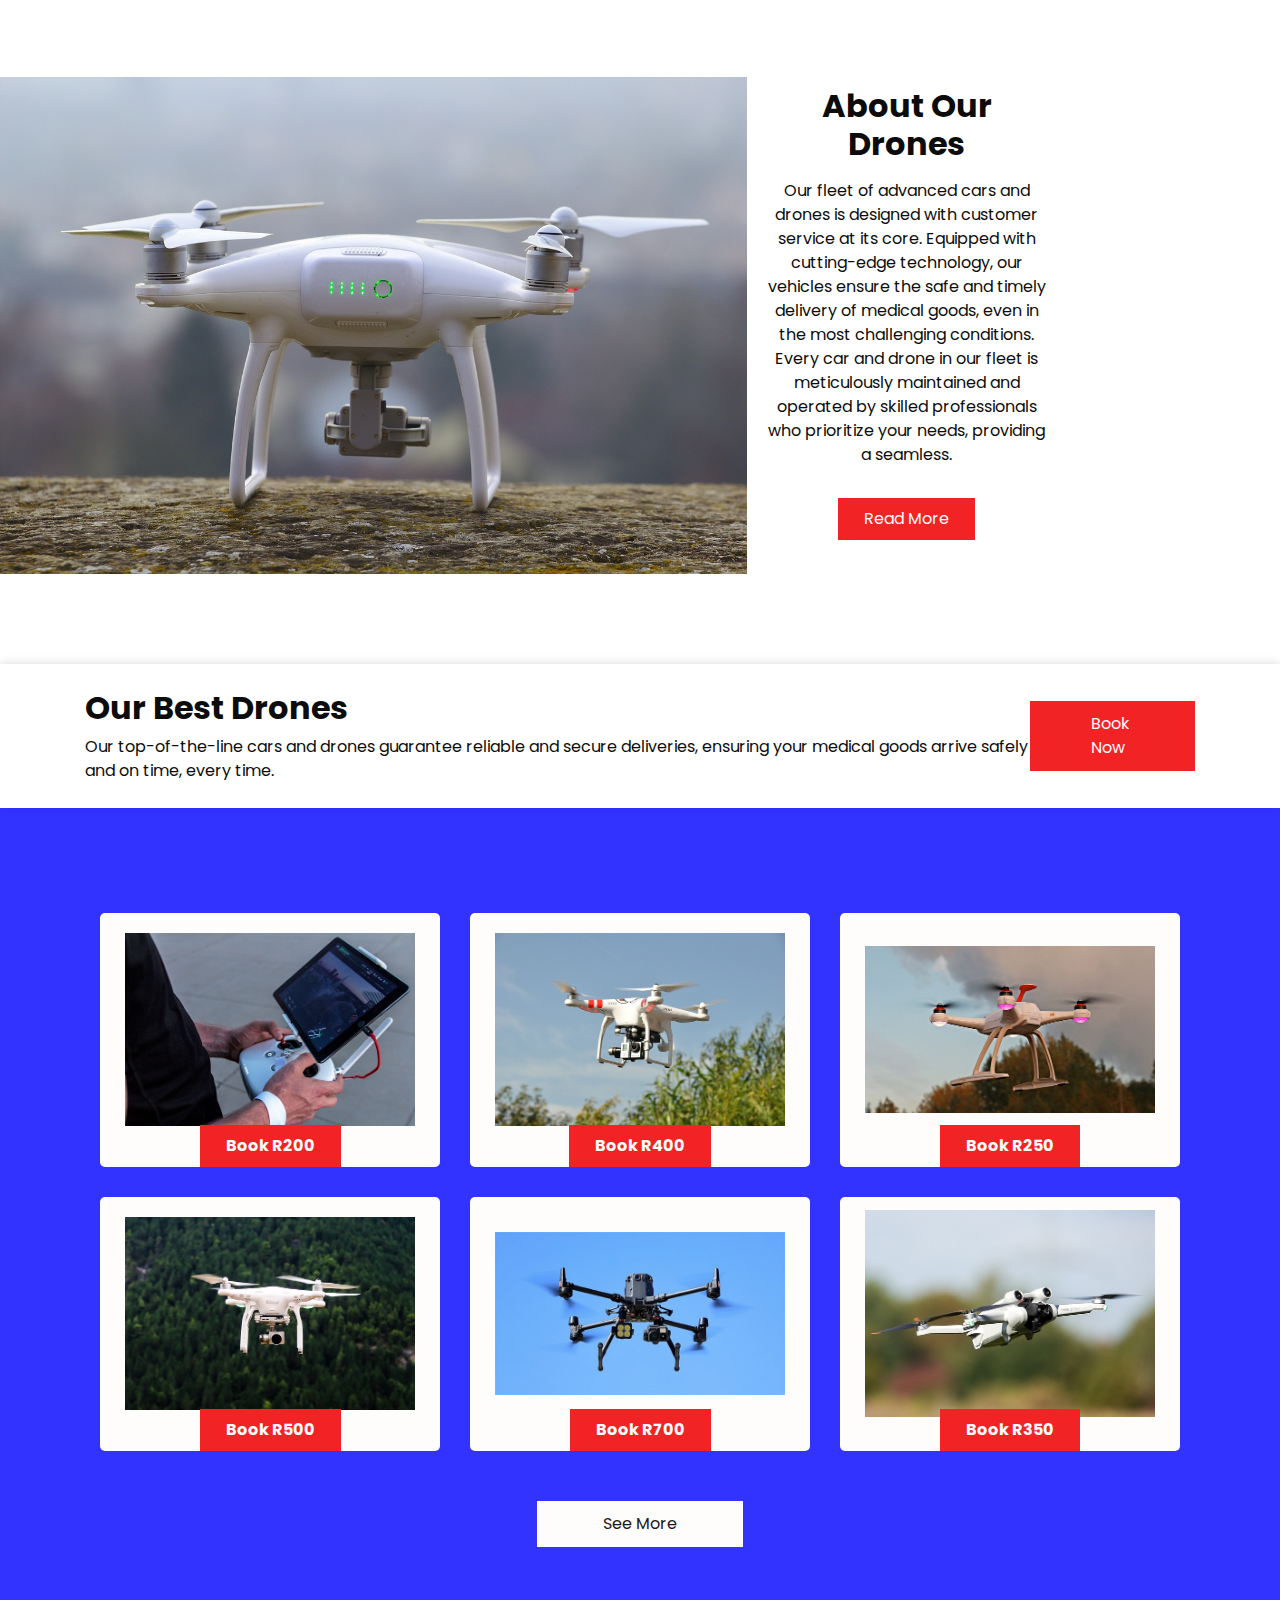
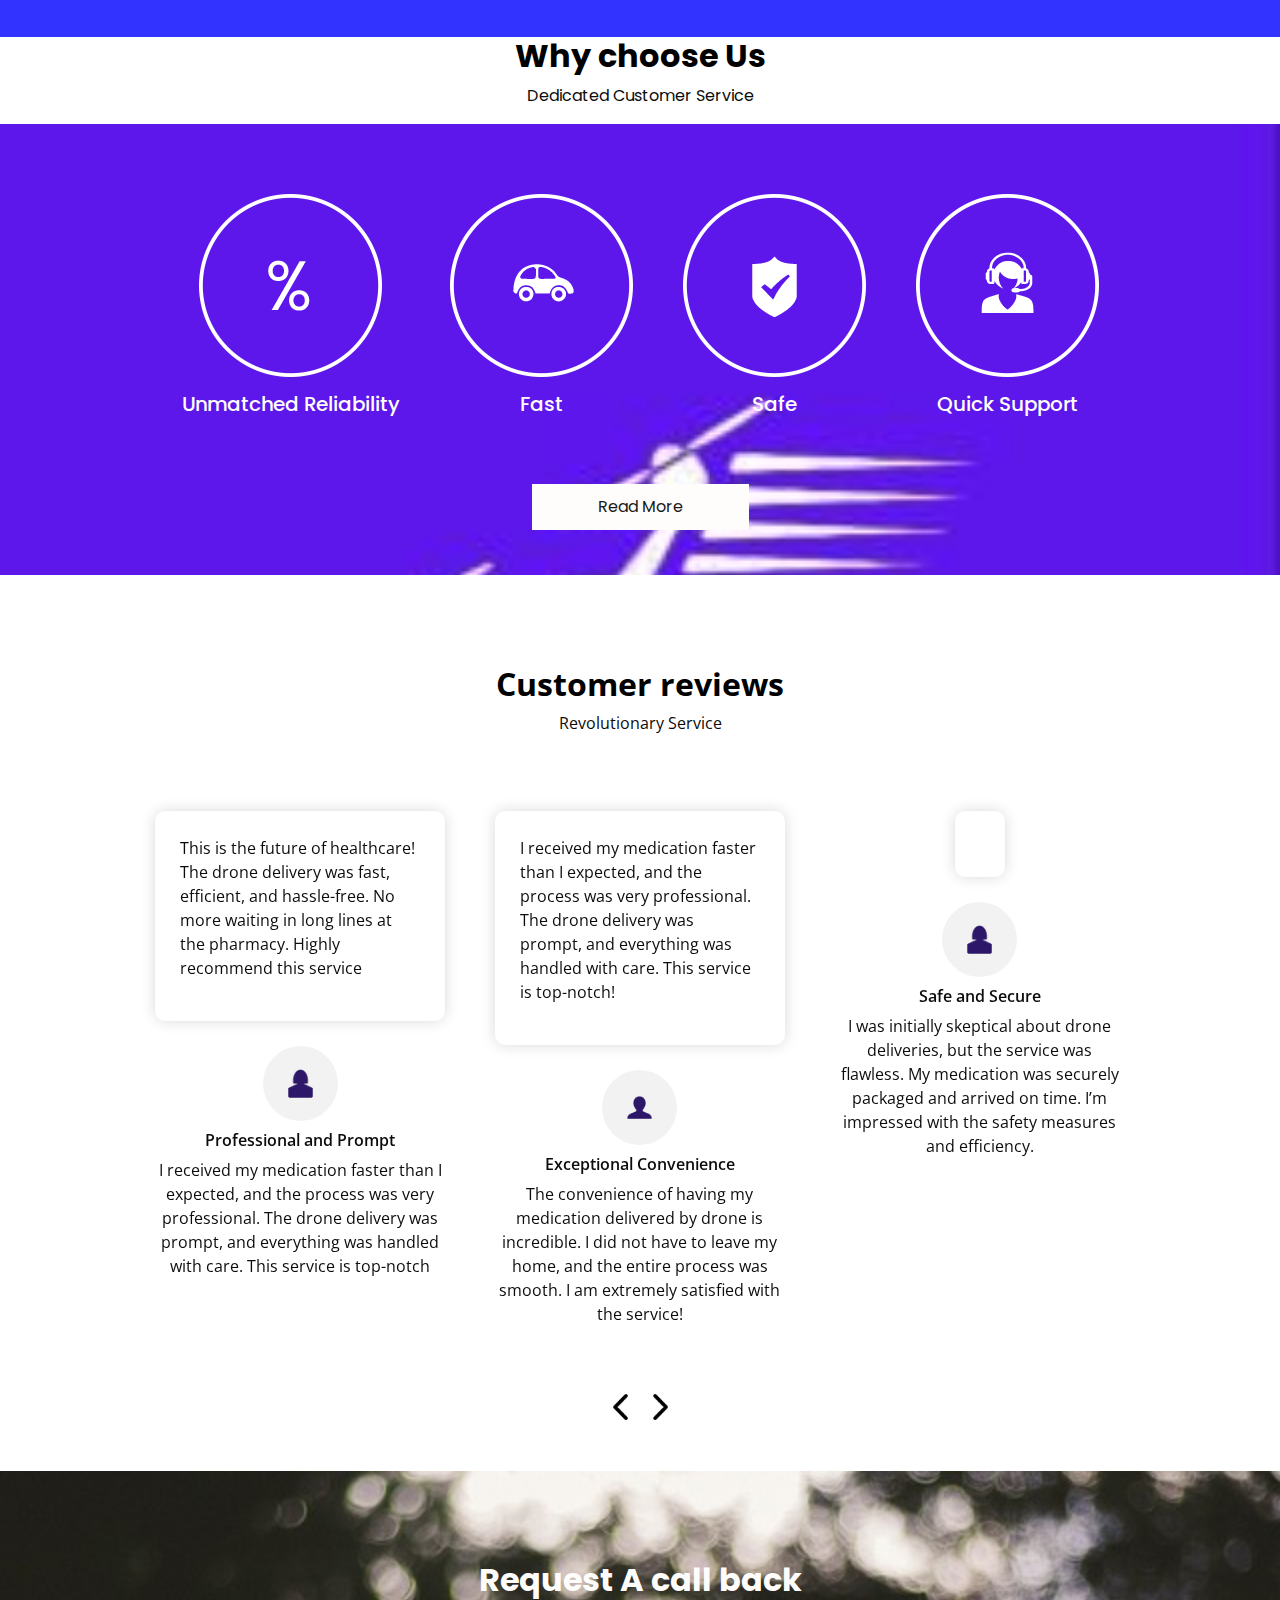
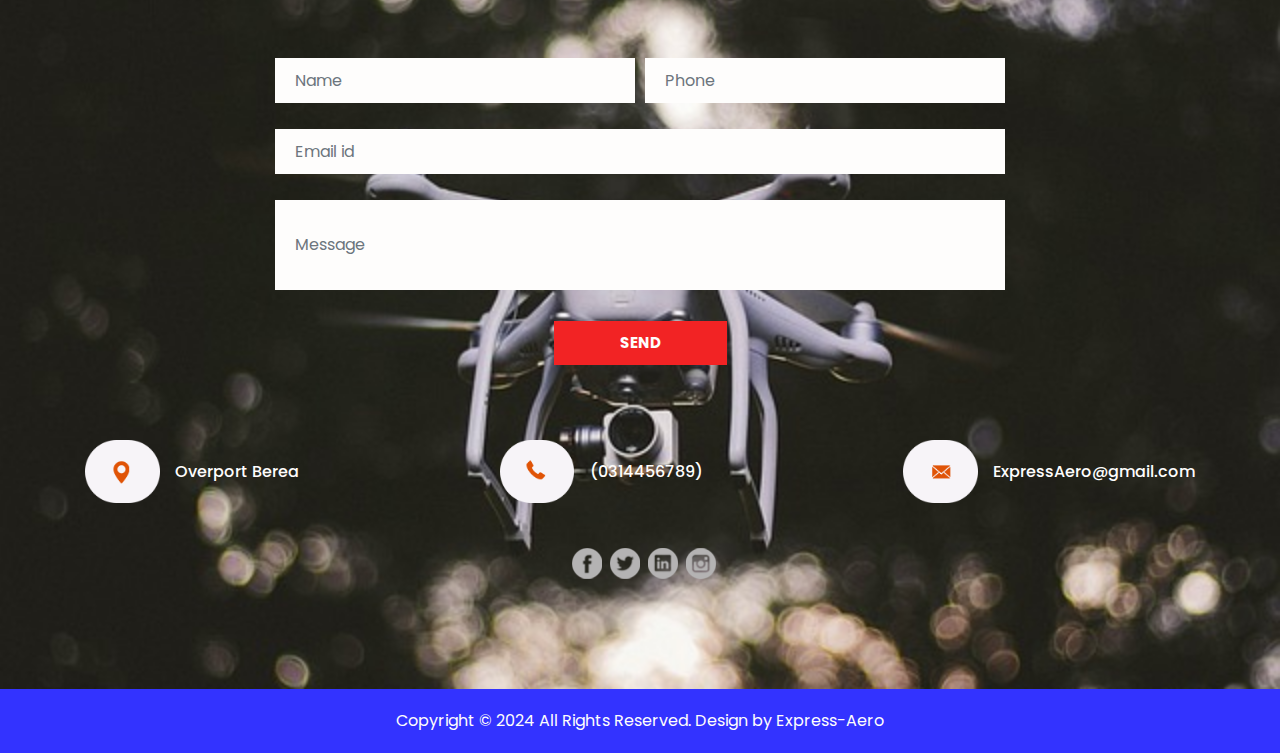
==== commit f546434d: "updating price estimate" ====
--- a/index.html
+++ b/index.html
@@ -301,7 +301,7 @@
           </div>
           <div class="price">
             <a href="">
-              Book $200
+              Book R200
             </a>
           </div>
         </div>
@@ -311,7 +311,7 @@
           </div>
           <div class="price">
             <a href="">
-              Book $200
+              Book R400
             </a>
           </div>
         </div>
@@ -321,7 +321,7 @@
           </div>
           <div class="price">
             <a href="">
-              Book $200
+              Book R250
             </a>
           </div>
         </div>
@@ -331,7 +331,7 @@
           </div>
           <div class="price">
             <a href="">
-              Book $200
+              Book R500
             </a>
           </div>
         </div>
@@ -341,7 +341,7 @@
           </div>
           <div class="price">
             <a href="">
-              Book $200
+              Book R700
             </a>
           </div>
         </div>
@@ -351,7 +351,7 @@
           </div>
           <div class="price">
             <a href="">
-              Book $200
+              Book R350
             </a>
           </div>
         </div>
